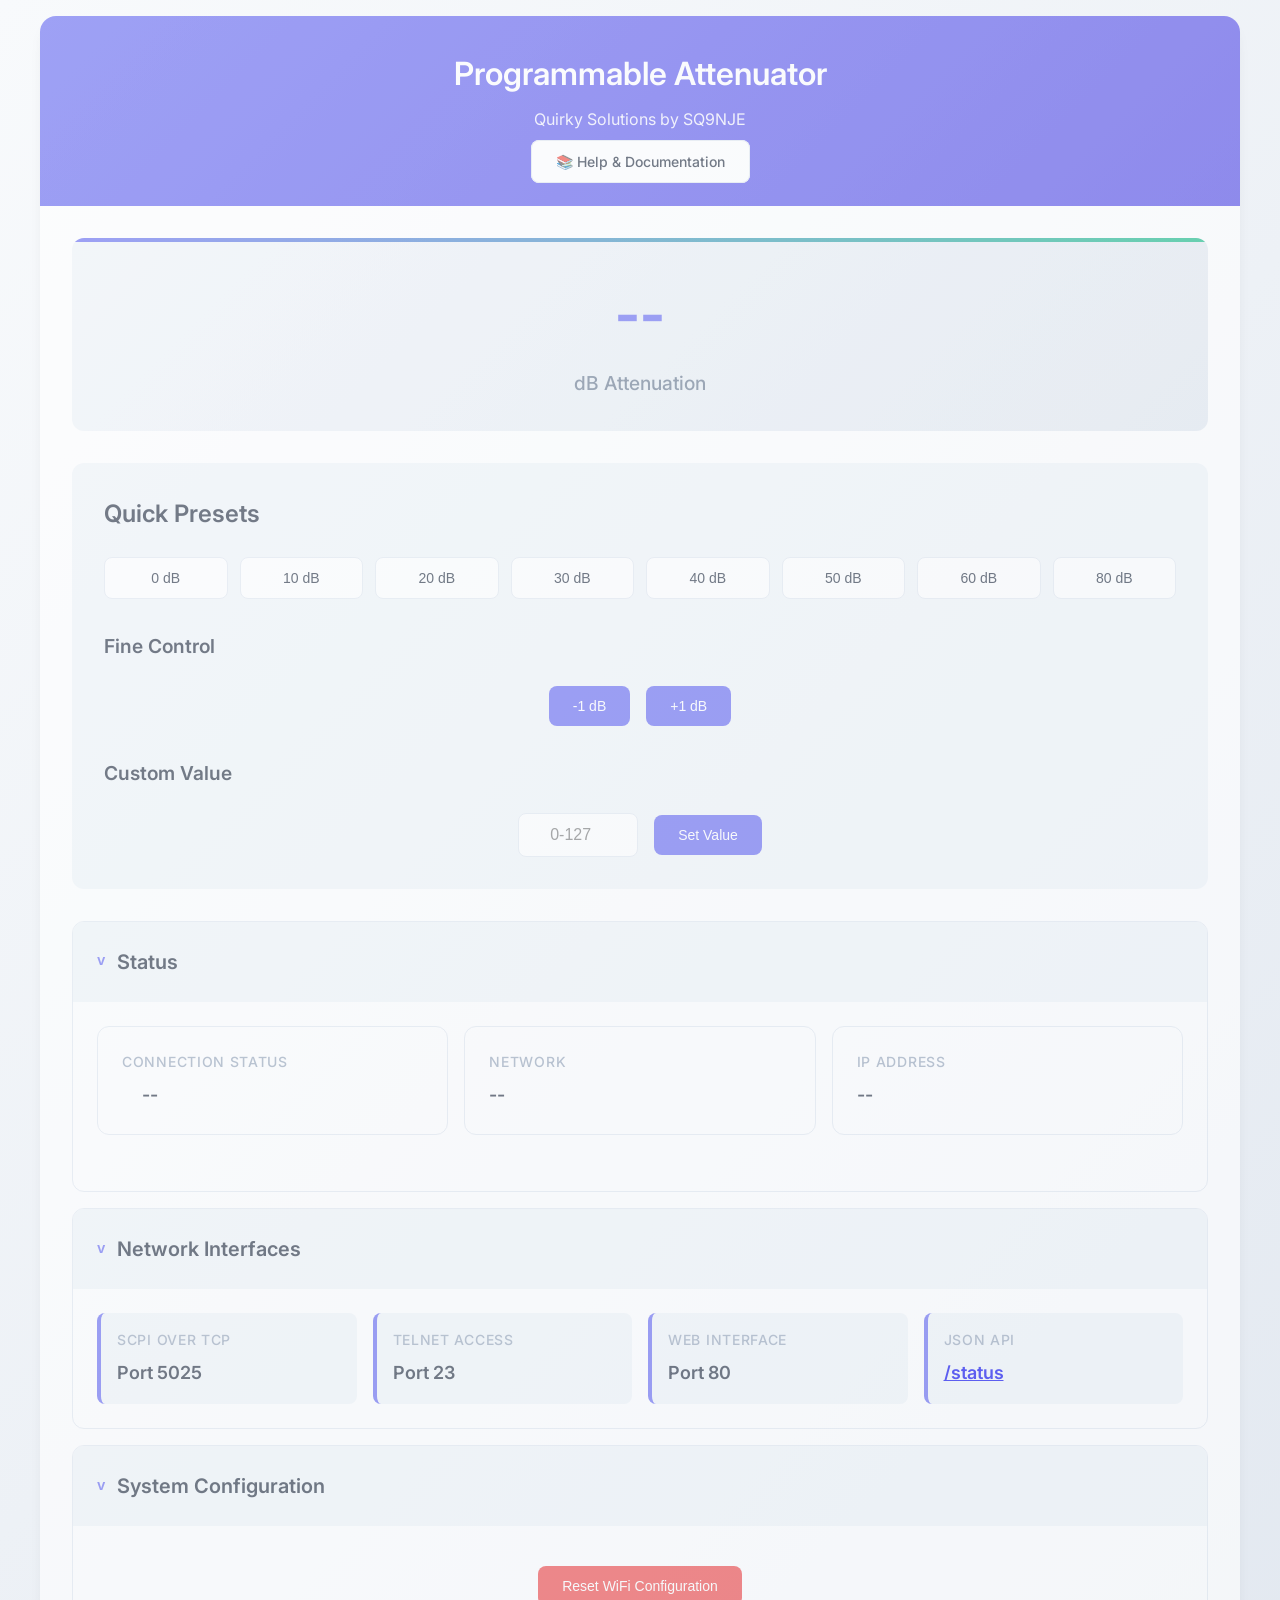
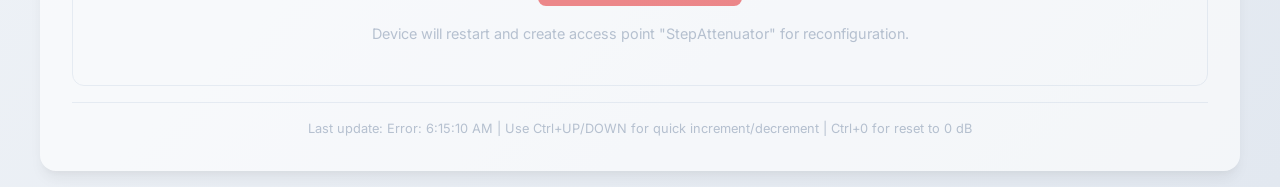
==== firmware/step_attenuator/data/index.html @ d6b574ca "web interface" ====
<!DOCTYPE html>
<html>
<head>
    <title>Digital Attenuator</title>
    <meta charset='UTF-8'>
    <meta name='viewport' content='width=device-width, initial-scale=1'>
    <link rel="preconnect" href="https://fonts.googleapis.com">
    <link rel="preconnect" href="https://fonts.gstatic.com" crossorigin>
    <link href="https://fonts.googleapis.com/css2?family=Inter:wght@300;400;500;600;700&display=swap" rel="stylesheet">
    <link rel="stylesheet" href="style.css">
    <script>
        let isUpdating = false;
        let lastAttenuation = null;
        
        function updateStatus() {
            if (isUpdating) return;
            isUpdating = true;
            
            fetch('/status')
                .then(response => response.json())
                .then(data => {
                    // Update main value with animation
                    const valueElement = document.getElementById('current-att');
                    if (valueElement) {
                        if (lastAttenuation !== data.attenuation) {
                            valueElement.style.transform = 'scale(1.1)';
                            setTimeout(() => {
                                valueElement.style.transform = 'scale(1)';
                            }, 200);
                            lastAttenuation = data.attenuation;
                        }
                        valueElement.textContent = data.attenuation;
                    }
                    
                    // Update status indicators with null checks
                    const wifiStatus = data.wifi_connected;
                    const wifiStatusElement = document.getElementById('wifi-status');
                    
                    if (wifiStatusElement) {
                        // Clear and rebuild the wifi status element content
                        wifiStatusElement.innerHTML = '';
                        
                        // Create and add the indicator span
                        const indicatorSpan = document.createElement('span');
                        indicatorSpan.className = 'status-indicator ' + (wifiStatus ? 'indicator-online' : 'indicator-offline');
                        indicatorSpan.id = 'wifi-indicator';
                        wifiStatusElement.appendChild(indicatorSpan);
                        
                        // Add the status text
                        const statusText = document.createTextNode(wifiStatus ? 'Connected' : 'Disconnected');
                        wifiStatusElement.appendChild(statusText);
                        
                        // Set the overall class
                        wifiStatusElement.className = 'status-value ' + (wifiStatus ? 'status-online' : 'status-offline');
                    }
                    
                    const wifiSsidElement = document.getElementById('wifi-ssid');
                    if (wifiSsidElement) {
                        wifiSsidElement.textContent = data.wifi_ssid || 'Not connected';
                    }
                    
                    const ipAddressElement = document.getElementById('ip-address');
                    if (ipAddressElement) {
                        ipAddressElement.textContent = data.ip_address || 'N/A';
                    }
                    
                    const lastUpdateElement = document.getElementById('last-update');
                    if (lastUpdateElement) {
                        lastUpdateElement.textContent = new Date().toLocaleTimeString();
                    }
                    
                    // Remove any error styling
                    document.body.classList.remove('loading');
                })
                .catch(error => {
                    console.error('Error updating status:', error);
                    const lastUpdateElement = document.getElementById('last-update');
                    if (lastUpdateElement) {
                        lastUpdateElement.textContent = 'Error: ' + new Date().toLocaleTimeString();
                    }
                    document.body.classList.add('loading');
                })
                .finally(() => {
                    isUpdating = false;
                });
        }
        
        function setAttenuation(value) {
            // Visual feedback
            document.body.classList.add('loading');
            
            fetch('/control', {
                method: 'POST',
                headers: {
                    'Content-Type': 'application/x-www-form-urlencoded',
                },
                body: 'attenuation=' + value
            })
            .then(() => {
                // Quick update after setting
                setTimeout(updateStatus, 100);
            })
            .catch(error => {
                console.error('Error setting attenuation:', error);
                document.body.classList.remove('loading');
            });
        }
        
        function adjustAttenuation(action) {
            document.body.classList.add('loading');
            
            fetch('/control', {
                method: 'POST',
                headers: {
                    'Content-Type': 'application/x-www-form-urlencoded',
                },
                body: 'action=' + action
            })
            .then(() => {
                setTimeout(updateStatus, 100);
            })
            .catch(error => {
                console.error('Error adjusting attenuation:', error);
                document.body.classList.remove('loading');
            });
        }
        
        function handleCustomSet(event) {
            event.preventDefault();
            const input = event.target.querySelector('input[name="attenuation"]');
            const value = parseInt(input.value);
            
            if (value >= 0 && value <= 127) {
                setAttenuation(value);
            } else {
                alert('Please enter a value between 0 and 127 dB');
            }
        }
        
        function toggleCollapsible(event, id) {
            const element = document.getElementById(id);
            if (!element) return;
            
            const header = event.target.closest('.collapsible-header');
            if (!header) return;
            
            const icon = header.querySelector('.collapse-icon');
            if (!icon) return;
            
            if (element.classList.contains('collapsed')) {
                element.classList.remove('collapsed');
                icon.textContent = 'v';
            } else {
                element.classList.add('collapsed');
                icon.textContent = '>';
            }
        }
        
        // Wait for DOM to be fully loaded before starting
        document.addEventListener('DOMContentLoaded', function() {
            // Initial load
            updateStatus();
            
            // Auto-refresh status every 2 seconds for more responsive updates
            setInterval(updateStatus, 2000);
        });
        
        // Fallback for older browsers
        window.onload = function() {
            updateStatus();
        };
        
        // Handle keyboard shortcuts
        document.addEventListener('keydown', function(event) {
            if (event.ctrlKey || event.metaKey) {
                switch(event.key) {
                    case '0':
                        event.preventDefault();
                        setAttenuation(0);
                        break;
                    case 'ArrowUp':
                        event.preventDefault();
                        adjustAttenuation('increment');
                        break;
                    case 'ArrowDown':
                        event.preventDefault();
                        adjustAttenuation('decrement');
                        break;
                }
            }
        });
    </script>
</head>
<body>
    <div class='container'>
        <div class='header'>
            <h1>Programmable Attenuator</h1>
            <p>Quirky Solutions by SQ9NJE</p>
            <div style='text-align: center; margin-top: 1rem;'>
                <a href='/help.html' class='btn btn-secondary' style='text-decoration: none;'>📚 Help & Documentation</a>
            </div>
        </div>
        
        <div class='main-content'>
            <!-- Current Value Display -->
            <div class='current-value'>
                <div class='value-display' id='current-att'>--</div>
                <div class='value-unit'>dB Attenuation</div>
            </div>
            
            <!-- Manual Control - Moved directly below current value -->
            <div class='control-section'>
                <h2 class='section-title'>Quick Presets</h2>
                <div class='preset-grid'>
                    <button class='btn btn-secondary' onclick='setAttenuation(0)'>0 dB</button>
                    <button class='btn btn-secondary' onclick='setAttenuation(10)'>10 dB</button>
                    <button class='btn btn-secondary' onclick='setAttenuation(20)'>20 dB</button>
                    <button class='btn btn-secondary' onclick='setAttenuation(30)'>30 dB</button>
                    <button class='btn btn-secondary' onclick='setAttenuation(40)'>40 dB</button>
                    <button class='btn btn-secondary' onclick='setAttenuation(50)'>50 dB</button>
                    <button class='btn btn-secondary' onclick='setAttenuation(60)'>60 dB</button>
                    <button class='btn btn-secondary' onclick='setAttenuation(80)'>80 dB</button>
                </div>
                
                <h3 class='section-title' style='font-size: 1.2rem; margin-top: 2rem;'>Fine Control</h3>
                <div class='control-group'>
                    <button class='btn btn-primary' onclick='adjustAttenuation("decrement")'>-1 dB</button>
                    <button class='btn btn-primary' onclick='adjustAttenuation("increment")'>+1 dB</button>
                </div>
                
                <h3 class='section-title' style='font-size: 1.2rem;'>Custom Value</h3>
                <form onsubmit='handleCustomSet(event)' class='input-group'>
                    <input type='number' name='attenuation' min='0' max='127' step='1' 
                           class='input-field' placeholder='0-127'>
                    <button type='submit' class='btn btn-primary'>Set Value</button>
                </form>
            </div>
            
            <!-- Status Section - Made Collapsible -->
            <div class='collapsible-section'>
                <h3 class='collapsible-header' onclick='toggleCollapsible(event, "status-content")'>
                    <span class='collapse-icon'>v</span>Status
                </h3>
                <div class='collapsible-content' id='status-content'>
                    <div class='status-grid'>
                        <div class='status-card'>
                            <div class='status-label'>Connection Status</div>
                            <div class='status-value' id='wifi-status'>
                                <span class='status-indicator' id='wifi-indicator'></span>
                                --
                            </div>
                        </div>
                        <div class='status-card'>
                            <div class='status-label'>Network</div>
                            <div class='status-value' id='wifi-ssid'>--</div>
                        </div>
                        <div class='status-card'>
                            <div class='status-label'>IP Address</div>
                            <div class='status-value' id='ip-address'>--</div>
                        </div>
                    </div>
                </div>
            </div>
            
            <!-- Network Interfaces - Made Collapsible -->
            <div class='collapsible-section'>
                <h3 class='collapsible-header' onclick='toggleCollapsible(event, "network-content")'>
                    <span class='collapse-icon'>v</span>Network Interfaces
                </h3>
                <div class='collapsible-content' id='network-content'>
                    <div class='info-grid'>
                        <div class='info-item'>
                            <div class='status-label'>SCPI over TCP</div>
                            <div class='status-value'>Port 5025</div>
                        </div>
                        <div class='info-item'>
                            <div class='status-label'>Telnet Access</div>
                            <div class='status-value'>Port 23</div>
                        </div>
                        <div class='info-item'>
                            <div class='status-label'>Web Interface</div>
                            <div class='status-value'>Port 80</div>
                        </div>
                        <div class='info-item'>
                            <div class='status-label'>JSON API</div>
                            <div class='status-value'><a href='/status' target='_blank'>/status</a></div>
                        </div>
                    </div>
                </div>
            </div>
            
            <!-- System Configuration - Made Collapsible -->
            <div class='collapsible-section'>
                <h3 class='collapsible-header' onclick='toggleCollapsible(event, "system-content")'>
                    <span class='collapse-icon'>v</span>System Configuration
                </h3>
                <div class='collapsible-content' id='system-content'>
                    <div style='text-align: center; padding: 1rem;'>
                        <form action='/reset' method='post' style='display: inline;'>
                            <button type='submit' class='btn btn-danger' 
                                    onclick='return confirm("Reset WiFi settings and restart device?")'>
                                Reset WiFi Configuration
                            </button>
                        </form>
                        <p style='font-size: 0.9em; color: var(--text-muted); margin-top: 1rem;'>
                            Device will restart and create access point "StepAttenuator" for reconfiguration.
                        </p>
                    </div>
                </div>
            </div>
            
            <div class='last-update'>
                Last update: <span id='last-update'>--</span> | 
                Use Ctrl+UP/DOWN for quick increment/decrement | 
                Ctrl+0 for reset to 0 dB
            </div>
        </div>
    </div>
</body>
</html>
---- firmware/step_attenuator/data/style.css ----
:root {
    --primary: #6366f1;
    --primary-dark: #4f46e5;
    --secondary: #f1f5f9;
    --accent: #10b981;
    --warning: #f59e0b;
    --danger: #ef4444;
    --background: #f8fafc;
    --surface: #ffffff;
    --text-primary: #1e293b;
    --text-secondary: #64748b;
    --text-muted: #94a3b8;
    --border: #e2e8f0;
    --shadow: 0 4px 6px -1px rgba(0, 0, 0, 0.1), 0 2px 4px -1px rgba(0, 0, 0, 0.06);
    --shadow-lg: 0 10px 15px -3px rgba(0, 0, 0, 0.1), 0 4px 6px -2px rgba(0, 0, 0, 0.05);
}

* {
    margin: 0;
    padding: 0;
    box-sizing: border-box;
}

body {
    font-family: 'Inter', -apple-system, BlinkMacSystemFont, 'Segoe UI', sans-serif;
    background: linear-gradient(135deg, var(--background) 0%, #e2e8f0 100%);
    color: var(--text-primary);
    line-height: 1.6;
    min-height: 100vh;
    padding: 1rem;
}

.container {
    max-width: 1200px;
    margin: 0 auto;
    background: var(--surface);
    border-radius: 16px;
    box-shadow: var(--shadow-lg);
    overflow: hidden;
    animation: slideUp 0.6s ease-out;
}

@keyframes slideUp {
    from {
        opacity: 0;
        transform: translateY(20px);
    }
    to {
        opacity: 1;
        transform: translateY(0);
    }
}

.header {
    background: linear-gradient(135deg, var(--primary) 0%, var(--primary-dark) 100%);
    color: white;
    padding: 2rem;
    text-align: center;
}

.header h1 {
    font-size: 2rem;
    font-weight: 600;
    margin-bottom: 0.5rem;
}

.header p {
    opacity: 0.9;
    font-size: 1rem;
}

.main-content {
    padding: 2rem;
}

.current-value {
    text-align: center;
    margin-bottom: 2rem;
    padding: 2rem;
    background: linear-gradient(135deg, var(--secondary) 0%, #e2e8f0 100%);
    border-radius: 12px;
    position: relative;
    overflow: hidden;
}

.current-value::before {
    content: '';
    position: absolute;
    top: 0;
    left: 0;
    right: 0;
    height: 4px;
    background: linear-gradient(90deg, var(--primary), var(--accent), var(--primary));
    background-size: 200% 100%;
    animation: gradient 3s ease infinite;
}

@keyframes gradient {
    0%, 100% { background-position: 0% 50%; }
    50% { background-position: 100% 50%; }
}

.value-display {
    font-size: 3.5rem;
    font-weight: 700;
    color: var(--primary);
    margin-bottom: 0.5rem;
    transition: all 0.3s ease;
}

.value-unit {
    font-size: 1.2rem;
    color: var(--text-secondary);
    font-weight: 500;
}

.status-grid {
    display: grid;
    grid-template-columns: repeat(auto-fit, minmax(200px, 1fr));
    gap: 1rem;
    margin-bottom: 2rem;
}

.status-card {
    background: var(--surface);
    border: 1px solid var(--border);
    border-radius: 12px;
    padding: 1.5rem;
    transition: all 0.3s ease;
    position: relative;
    overflow: hidden;
}

.status-card::before {
    content: '';
    position: absolute;
    top: 0;
    left: 0;
    right: 0;
    height: 3px;
    background: var(--primary);
    opacity: 0;
    transition: opacity 0.3s ease;
}

.status-card:hover {
    transform: translateY(-2px);
    box-shadow: var(--shadow-lg);
}

.status-card:hover::before {
    opacity: 1;
}

.status-label {
    font-size: 0.875rem;
    color: var(--text-muted);
    font-weight: 500;
    text-transform: uppercase;
    letter-spacing: 0.05em;
    margin-bottom: 0.5rem;
}

.status-value {
    font-size: 1.125rem;
    font-weight: 600;
    color: var(--text-primary);
    transition: color 0.3s ease;
}

.status-online {
    color: var(--accent);
}

.status-offline {
    color: var(--danger);
}

.control-section {
    background: var(--secondary);
    border-radius: 12px;
    padding: 2rem;
    margin-bottom: 2rem;
}

.section-title {
    font-size: 1.5rem;
    font-weight: 600;
    color: var(--text-primary);
    margin-bottom: 1.5rem;
    display: flex;
    align-items: center;
    gap: 0.5rem;
}

.preset-grid {
    display: grid;
    grid-template-columns: repeat(auto-fit, minmax(80px, 1fr));
    gap: 0.75rem;
    margin-bottom: 2rem;
}

.btn {
    padding: 0.75rem 1.5rem;
    border: none;
    border-radius: 8px;
    font-weight: 500;
    font-size: 0.875rem;
    cursor: pointer;
    transition: all 0.2s ease;
    position: relative;
    overflow: hidden;
}

.btn::before {
    content: '';
    position: absolute;
    top: 50%;
    left: 50%;
    width: 0;
    height: 0;
    background: rgba(255, 255, 255, 0.3);
    border-radius: 50%;
    transform: translate(-50%, -50%);
    transition: width 0.3s ease, height 0.3s ease;
}

.btn:active::before {
    width: 300px;
    height: 300px;
}

.btn-primary {
    background: var(--primary);
    color: white;
}

.btn-primary:hover {
    background: var(--primary-dark);
    transform: translateY(-1px);
}

.btn-secondary {
    background: var(--surface);
    color: var(--text-primary);
    border: 1px solid var(--border);
}

.btn-secondary:hover {
    background: var(--border);
    transform: translateY(-1px);
}

.btn-danger {
    background: var(--danger);
    color: white;
}

.btn-danger:hover {
    background: #dc2626;
}

.control-group {
    display: flex;
    gap: 1rem;
    align-items: center;
    justify-content: center;
    margin-bottom: 2rem;
}

.input-group {
    display: flex;
    align-items: center;
    gap: 1rem;
    justify-content: center;
    flex-wrap: wrap;
}

.input-field {
    padding: 0.75rem 1rem;
    border: 1px solid var(--border);
    border-radius: 8px;
    font-size: 1rem;
    width: 120px;
    text-align: center;
    transition: all 0.2s ease;
}

.input-field:focus {
    outline: none;
    border-color: var(--primary);
    box-shadow: 0 0 0 3px rgba(99, 102, 241, 0.1);
}

.status-indicator {
    display: inline-block;
    width: 8px;
    height: 8px;
    border-radius: 50%;
    margin-right: 0.5rem;
    animation: pulse 2s infinite;
}

.indicator-online {
    background: var(--accent);
}

.indicator-offline {
    background: var(--danger);
}

@keyframes pulse {
    0%, 100% { opacity: 1; }
    50% { opacity: 0.5; }
}

.last-update {
    text-align: center;
    font-size: 0.8rem;
    color: var(--text-muted);
    margin-top: 1rem;
    padding-top: 1rem;
    border-top: 1px solid var(--border);
}

.network-info {
    background: var(--surface);
    border: 1px solid var(--border);
    border-radius: 12px;
    padding: 1.5rem;
    margin-bottom: 1rem;
}

.info-grid {
    display: grid;
    grid-template-columns: repeat(auto-fit, minmax(200px, 1fr));
    gap: 1rem;
}

.info-item {
    padding: 1rem;
    background: var(--secondary);
    border-radius: 8px;
    border-left: 4px solid var(--primary);
}

.loading {
    opacity: 0.6;
    pointer-events: none;
}

.collapsible-section {
    background: var(--surface);
    border: 1px solid var(--border);
    border-radius: 12px;
    margin-bottom: 1rem;
    overflow: hidden;
    transition: all 0.3s ease;
}

.collapsible-header {
    font-size: 1.25rem;
    font-weight: 600;
    color: var(--text-primary);
    margin: 0;
    padding: 1.5rem;
    cursor: pointer;
    background: var(--secondary);
    border: none;
    display: flex;
    align-items: center;
    gap: 0.75rem;
    transition: all 0.2s ease;
    user-select: none;
}

.collapsible-header:hover {
    background: var(--border);
}

.collapse-icon {
    font-size: 0.875rem;
    color: var(--primary);
    transition: transform 0.2s ease;
    font-family: monospace;
}

.collapsible-content {
    padding: 1.5rem;
    transition: all 0.3s ease;
    overflow: hidden;
}

.collapsible-content.collapsed {
    max-height: 0;
    padding-top: 0;
    padding-bottom: 0;
    opacity: 0;
}

@media (max-width: 768px) {
    .container {
        margin: 0.5rem;
        border-radius: 12px;
    }
    
    .header {
        padding: 1.5rem;
    }
    
    .header h1 {
        font-size: 1.5rem;
    }
    
    .main-content {
        padding: 1.5rem;
    }
    
    .value-display {
        font-size: 2.5rem;
    }
    
    .preset-grid {
        grid-template-columns: repeat(4, 1fr);
    }
    
    .control-group {
        flex-direction: column;
    }
}
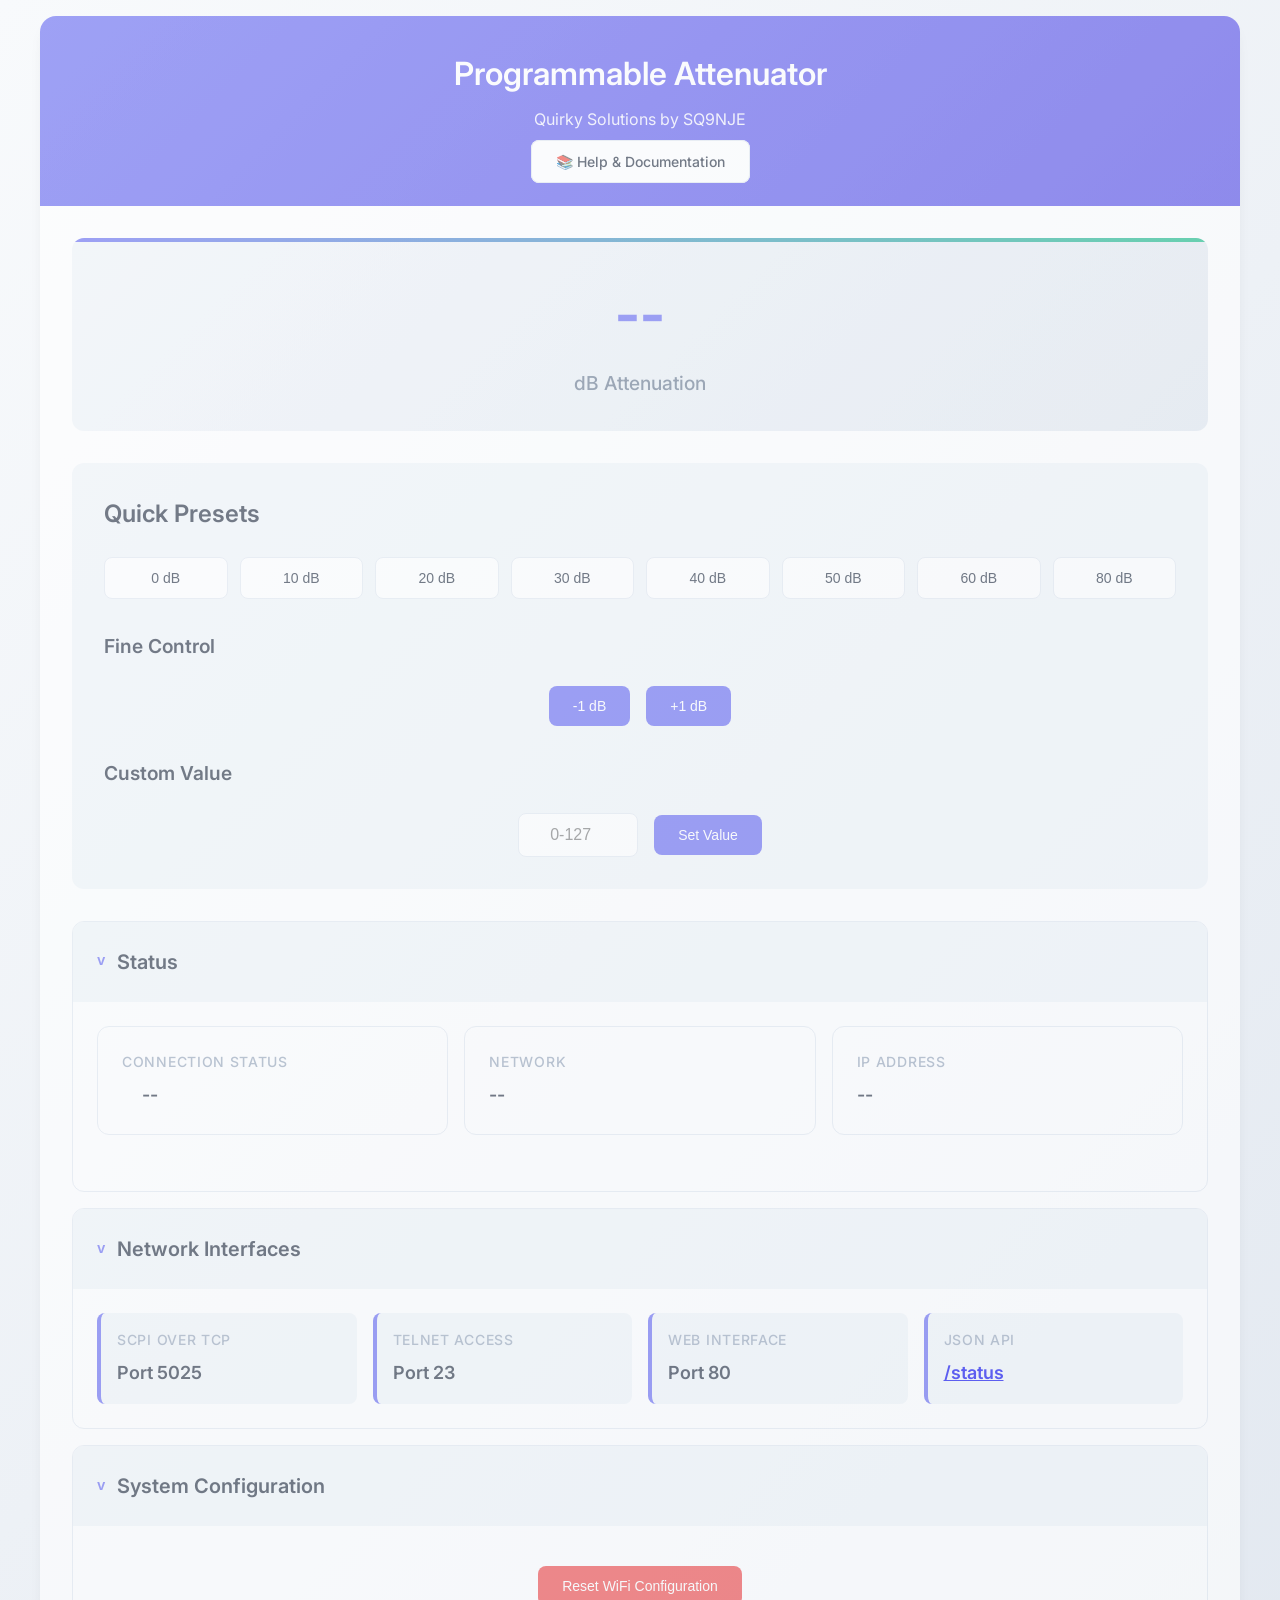
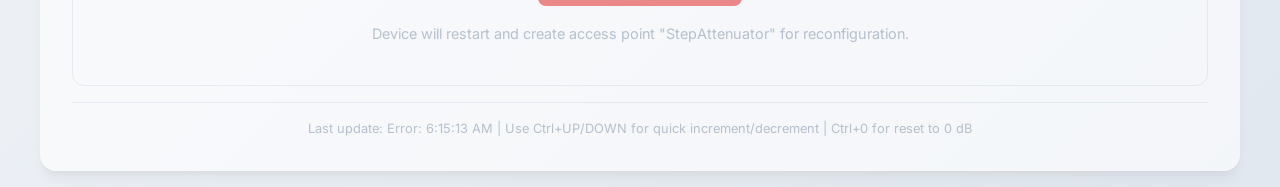
==== commit bd0df143: "fw-0.1.0" ====
--- a/firmware/step_attenuator/data/index.html
+++ b/firmware/step_attenuator/data/index.html
@@ -1,320 +1,320 @@
-<!DOCTYPE html>
-<html>
-<head>
-    <title>Digital Attenuator</title>
-    <meta charset='UTF-8'>
-    <meta name='viewport' content='width=device-width, initial-scale=1'>
-    <link rel="preconnect" href="https://fonts.googleapis.com">
-    <link rel="preconnect" href="https://fonts.gstatic.com" crossorigin>
-    <link href="https://fonts.googleapis.com/css2?family=Inter:wght@300;400;500;600;700&display=swap" rel="stylesheet">
-    <link rel="stylesheet" href="style.css">
-    <script>
-        let isUpdating = false;
-        let lastAttenuation = null;
-        
-        function updateStatus() {
-            if (isUpdating) return;
-            isUpdating = true;
-            
-            fetch('/status')
-                .then(response => response.json())
-                .then(data => {
-                    // Update main value with animation
-                    const valueElement = document.getElementById('current-att');
-                    if (valueElement) {
-                        if (lastAttenuation !== data.attenuation) {
-                            valueElement.style.transform = 'scale(1.1)';
-                            setTimeout(() => {
-                                valueElement.style.transform = 'scale(1)';
-                            }, 200);
-                            lastAttenuation = data.attenuation;
-                        }
-                        valueElement.textContent = data.attenuation;
-                    }
-                    
-                    // Update status indicators with null checks
-                    const wifiStatus = data.wifi_connected;
-                    const wifiStatusElement = document.getElementById('wifi-status');
-                    
-                    if (wifiStatusElement) {
-                        // Clear and rebuild the wifi status element content
-                        wifiStatusElement.innerHTML = '';
-                        
-                        // Create and add the indicator span
-                        const indicatorSpan = document.createElement('span');
-                        indicatorSpan.className = 'status-indicator ' + (wifiStatus ? 'indicator-online' : 'indicator-offline');
-                        indicatorSpan.id = 'wifi-indicator';
-                        wifiStatusElement.appendChild(indicatorSpan);
-                        
-                        // Add the status text
-                        const statusText = document.createTextNode(wifiStatus ? 'Connected' : 'Disconnected');
-                        wifiStatusElement.appendChild(statusText);
-                        
-                        // Set the overall class
-                        wifiStatusElement.className = 'status-value ' + (wifiStatus ? 'status-online' : 'status-offline');
-                    }
-                    
-                    const wifiSsidElement = document.getElementById('wifi-ssid');
-                    if (wifiSsidElement) {
-                        wifiSsidElement.textContent = data.wifi_ssid || 'Not connected';
-                    }
-                    
-                    const ipAddressElement = document.getElementById('ip-address');
-                    if (ipAddressElement) {
-                        ipAddressElement.textContent = data.ip_address || 'N/A';
-                    }
-                    
-                    const lastUpdateElement = document.getElementById('last-update');
-                    if (lastUpdateElement) {
-                        lastUpdateElement.textContent = new Date().toLocaleTimeString();
-                    }
-                    
-                    // Remove any error styling
-                    document.body.classList.remove('loading');
-                })
-                .catch(error => {
-                    console.error('Error updating status:', error);
-                    const lastUpdateElement = document.getElementById('last-update');
-                    if (lastUpdateElement) {
-                        lastUpdateElement.textContent = 'Error: ' + new Date().toLocaleTimeString();
-                    }
-                    document.body.classList.add('loading');
-                })
-                .finally(() => {
-                    isUpdating = false;
-                });
-        }
-        
-        function setAttenuation(value) {
-            // Visual feedback
-            document.body.classList.add('loading');
-            
-            fetch('/control', {
-                method: 'POST',
-                headers: {
-                    'Content-Type': 'application/x-www-form-urlencoded',
-                },
-                body: 'attenuation=' + value
-            })
-            .then(() => {
-                // Quick update after setting
-                setTimeout(updateStatus, 100);
-            })
-            .catch(error => {
-                console.error('Error setting attenuation:', error);
-                document.body.classList.remove('loading');
-            });
-        }
-        
-        function adjustAttenuation(action) {
-            document.body.classList.add('loading');
-            
-            fetch('/control', {
-                method: 'POST',
-                headers: {
-                    'Content-Type': 'application/x-www-form-urlencoded',
-                },
-                body: 'action=' + action
-            })
-            .then(() => {
-                setTimeout(updateStatus, 100);
-            })
-            .catch(error => {
-                console.error('Error adjusting attenuation:', error);
-                document.body.classList.remove('loading');
-            });
-        }
-        
-        function handleCustomSet(event) {
-            event.preventDefault();
-            const input = event.target.querySelector('input[name="attenuation"]');
-            const value = parseInt(input.value);
-            
-            if (value >= 0 && value <= 127) {
-                setAttenuation(value);
-            } else {
-                alert('Please enter a value between 0 and 127 dB');
-            }
-        }
-        
-        function toggleCollapsible(event, id) {
-            const element = document.getElementById(id);
-            if (!element) return;
-            
-            const header = event.target.closest('.collapsible-header');
-            if (!header) return;
-            
-            const icon = header.querySelector('.collapse-icon');
-            if (!icon) return;
-            
-            if (element.classList.contains('collapsed')) {
-                element.classList.remove('collapsed');
-                icon.textContent = 'v';
-            } else {
-                element.classList.add('collapsed');
-                icon.textContent = '>';
-            }
-        }
-        
-        // Wait for DOM to be fully loaded before starting
-        document.addEventListener('DOMContentLoaded', function() {
-            // Initial load
-            updateStatus();
-            
-            // Auto-refresh status every 2 seconds for more responsive updates
-            setInterval(updateStatus, 2000);
-        });
-        
-        // Fallback for older browsers
-        window.onload = function() {
-            updateStatus();
-        };
-        
-        // Handle keyboard shortcuts
-        document.addEventListener('keydown', function(event) {
-            if (event.ctrlKey || event.metaKey) {
-                switch(event.key) {
-                    case '0':
-                        event.preventDefault();
-                        setAttenuation(0);
-                        break;
-                    case 'ArrowUp':
-                        event.preventDefault();
-                        adjustAttenuation('increment');
-                        break;
-                    case 'ArrowDown':
-                        event.preventDefault();
-                        adjustAttenuation('decrement');
-                        break;
-                }
-            }
-        });
-    </script>
-</head>
-<body>
-    <div class='container'>
-        <div class='header'>
-            <h1>Programmable Attenuator</h1>
-            <p>Quirky Solutions by SQ9NJE</p>
-            <div style='text-align: center; margin-top: 1rem;'>
-                <a href='/help.html' class='btn btn-secondary' style='text-decoration: none;'>📚 Help & Documentation</a>
-            </div>
-        </div>
-        
-        <div class='main-content'>
-            <!-- Current Value Display -->
-            <div class='current-value'>
-                <div class='value-display' id='current-att'>--</div>
-                <div class='value-unit'>dB Attenuation</div>
-            </div>
-            
-            <!-- Manual Control - Moved directly below current value -->
-            <div class='control-section'>
-                <h2 class='section-title'>Quick Presets</h2>
-                <div class='preset-grid'>
-                    <button class='btn btn-secondary' onclick='setAttenuation(0)'>0 dB</button>
-                    <button class='btn btn-secondary' onclick='setAttenuation(10)'>10 dB</button>
-                    <button class='btn btn-secondary' onclick='setAttenuation(20)'>20 dB</button>
-                    <button class='btn btn-secondary' onclick='setAttenuation(30)'>30 dB</button>
-                    <button class='btn btn-secondary' onclick='setAttenuation(40)'>40 dB</button>
-                    <button class='btn btn-secondary' onclick='setAttenuation(50)'>50 dB</button>
-                    <button class='btn btn-secondary' onclick='setAttenuation(60)'>60 dB</button>
-                    <button class='btn btn-secondary' onclick='setAttenuation(80)'>80 dB</button>
-                </div>
-                
-                <h3 class='section-title' style='font-size: 1.2rem; margin-top: 2rem;'>Fine Control</h3>
-                <div class='control-group'>
-                    <button class='btn btn-primary' onclick='adjustAttenuation("decrement")'>-1 dB</button>
-                    <button class='btn btn-primary' onclick='adjustAttenuation("increment")'>+1 dB</button>
-                </div>
-                
-                <h3 class='section-title' style='font-size: 1.2rem;'>Custom Value</h3>
-                <form onsubmit='handleCustomSet(event)' class='input-group'>
-                    <input type='number' name='attenuation' min='0' max='127' step='1' 
-                           class='input-field' placeholder='0-127'>
-                    <button type='submit' class='btn btn-primary'>Set Value</button>
-                </form>
-            </div>
-            
-            <!-- Status Section - Made Collapsible -->
-            <div class='collapsible-section'>
-                <h3 class='collapsible-header' onclick='toggleCollapsible(event, "status-content")'>
-                    <span class='collapse-icon'>v</span>Status
-                </h3>
-                <div class='collapsible-content' id='status-content'>
-                    <div class='status-grid'>
-                        <div class='status-card'>
-                            <div class='status-label'>Connection Status</div>
-                            <div class='status-value' id='wifi-status'>
-                                <span class='status-indicator' id='wifi-indicator'></span>
-                                --
-                            </div>
-                        </div>
-                        <div class='status-card'>
-                            <div class='status-label'>Network</div>
-                            <div class='status-value' id='wifi-ssid'>--</div>
-                        </div>
-                        <div class='status-card'>
-                            <div class='status-label'>IP Address</div>
-                            <div class='status-value' id='ip-address'>--</div>
-                        </div>
-                    </div>
-                </div>
-            </div>
-            
-            <!-- Network Interfaces - Made Collapsible -->
-            <div class='collapsible-section'>
-                <h3 class='collapsible-header' onclick='toggleCollapsible(event, "network-content")'>
-                    <span class='collapse-icon'>v</span>Network Interfaces
-                </h3>
-                <div class='collapsible-content' id='network-content'>
-                    <div class='info-grid'>
-                        <div class='info-item'>
-                            <div class='status-label'>SCPI over TCP</div>
-                            <div class='status-value'>Port 5025</div>
-                        </div>
-                        <div class='info-item'>
-                            <div class='status-label'>Telnet Access</div>
-                            <div class='status-value'>Port 23</div>
-                        </div>
-                        <div class='info-item'>
-                            <div class='status-label'>Web Interface</div>
-                            <div class='status-value'>Port 80</div>
-                        </div>
-                        <div class='info-item'>
-                            <div class='status-label'>JSON API</div>
-                            <div class='status-value'><a href='/status' target='_blank'>/status</a></div>
-                        </div>
-                    </div>
-                </div>
-            </div>
-            
-            <!-- System Configuration - Made Collapsible -->
-            <div class='collapsible-section'>
-                <h3 class='collapsible-header' onclick='toggleCollapsible(event, "system-content")'>
-                    <span class='collapse-icon'>v</span>System Configuration
-                </h3>
-                <div class='collapsible-content' id='system-content'>
-                    <div style='text-align: center; padding: 1rem;'>
-                        <form action='/reset' method='post' style='display: inline;'>
-                            <button type='submit' class='btn btn-danger' 
-                                    onclick='return confirm("Reset WiFi settings and restart device?")'>
-                                Reset WiFi Configuration
-                            </button>
-                        </form>
-                        <p style='font-size: 0.9em; color: var(--text-muted); margin-top: 1rem;'>
-                            Device will restart and create access point "StepAttenuator" for reconfiguration.
-                        </p>
-                    </div>
-                </div>
-            </div>
-            
-            <div class='last-update'>
-                Last update: <span id='last-update'>--</span> | 
-                Use Ctrl+UP/DOWN for quick increment/decrement | 
-                Ctrl+0 for reset to 0 dB
-            </div>
-        </div>
-    </div>
-</body>
-</html>
+<!DOCTYPE html>
+<html>
+<head>
+    <title>Digital Attenuator</title>
+    <meta charset='UTF-8'>
+    <meta name='viewport' content='width=device-width, initial-scale=1'>
+    <link rel="preconnect" href="https://fonts.googleapis.com">
+    <link rel="preconnect" href="https://fonts.gstatic.com" crossorigin>
+    <link href="https://fonts.googleapis.com/css2?family=Inter:wght@300;400;500;600;700&display=swap" rel="stylesheet">
+    <link rel="stylesheet" href="style.css">
+    <script>
+        let isUpdating = false;
+        let lastAttenuation = null;
+        
+        function updateStatus() {
+            if (isUpdating) return;
+            isUpdating = true;
+            
+            fetch('/status')
+                .then(response => response.json())
+                .then(data => {
+                    // Update main value with animation
+                    const valueElement = document.getElementById('current-att');
+                    if (valueElement) {
+                        if (lastAttenuation !== data.attenuation) {
+                            valueElement.style.transform = 'scale(1.1)';
+                            setTimeout(() => {
+                                valueElement.style.transform = 'scale(1)';
+                            }, 200);
+                            lastAttenuation = data.attenuation;
+                        }
+                        valueElement.textContent = data.attenuation;
+                    }
+                    
+                    // Update status indicators with null checks
+                    const wifiStatus = data.wifi_connected;
+                    const wifiStatusElement = document.getElementById('wifi-status');
+                    
+                    if (wifiStatusElement) {
+                        // Clear and rebuild the wifi status element content
+                        wifiStatusElement.innerHTML = '';
+                        
+                        // Create and add the indicator span
+                        const indicatorSpan = document.createElement('span');
+                        indicatorSpan.className = 'status-indicator ' + (wifiStatus ? 'indicator-online' : 'indicator-offline');
+                        indicatorSpan.id = 'wifi-indicator';
+                        wifiStatusElement.appendChild(indicatorSpan);
+                        
+                        // Add the status text
+                        const statusText = document.createTextNode(wifiStatus ? 'Connected' : 'Disconnected');
+                        wifiStatusElement.appendChild(statusText);
+                        
+                        // Set the overall class
+                        wifiStatusElement.className = 'status-value ' + (wifiStatus ? 'status-online' : 'status-offline');
+                    }
+                    
+                    const wifiSsidElement = document.getElementById('wifi-ssid');
+                    if (wifiSsidElement) {
+                        wifiSsidElement.textContent = data.wifi_ssid || 'Not connected';
+                    }
+                    
+                    const ipAddressElement = document.getElementById('ip-address');
+                    if (ipAddressElement) {
+                        ipAddressElement.textContent = data.ip_address || 'N/A';
+                    }
+                    
+                    const lastUpdateElement = document.getElementById('last-update');
+                    if (lastUpdateElement) {
+                        lastUpdateElement.textContent = new Date().toLocaleTimeString();
+                    }
+                    
+                    // Remove any error styling
+                    document.body.classList.remove('loading');
+                })
+                .catch(error => {
+                    console.error('Error updating status:', error);
+                    const lastUpdateElement = document.getElementById('last-update');
+                    if (lastUpdateElement) {
+                        lastUpdateElement.textContent = 'Error: ' + new Date().toLocaleTimeString();
+                    }
+                    document.body.classList.add('loading');
+                })
+                .finally(() => {
+                    isUpdating = false;
+                });
+        }
+        
+        function setAttenuation(value) {
+            // Visual feedback
+            document.body.classList.add('loading');
+            
+            fetch('/control', {
+                method: 'POST',
+                headers: {
+                    'Content-Type': 'application/x-www-form-urlencoded',
+                },
+                body: 'attenuation=' + value
+            })
+            .then(() => {
+                // Quick update after setting
+                setTimeout(updateStatus, 100);
+            })
+            .catch(error => {
+                console.error('Error setting attenuation:', error);
+                document.body.classList.remove('loading');
+            });
+        }
+        
+        function adjustAttenuation(action) {
+            document.body.classList.add('loading');
+            
+            fetch('/control', {
+                method: 'POST',
+                headers: {
+                    'Content-Type': 'application/x-www-form-urlencoded',
+                },
+                body: 'action=' + action
+            })
+            .then(() => {
+                setTimeout(updateStatus, 100);
+            })
+            .catch(error => {
+                console.error('Error adjusting attenuation:', error);
+                document.body.classList.remove('loading');
+            });
+        }
+        
+        function handleCustomSet(event) {
+            event.preventDefault();
+            const input = event.target.querySelector('input[name="attenuation"]');
+            const value = parseInt(input.value);
+            
+            if (value >= 0 && value <= 127) {
+                setAttenuation(value);
+            } else {
+                alert('Please enter a value between 0 and 127 dB');
+            }
+        }
+        
+        function toggleCollapsible(event, id) {
+            const element = document.getElementById(id);
+            if (!element) return;
+            
+            const header = event.target.closest('.collapsible-header');
+            if (!header) return;
+            
+            const icon = header.querySelector('.collapse-icon');
+            if (!icon) return;
+            
+            if (element.classList.contains('collapsed')) {
+                element.classList.remove('collapsed');
+                icon.textContent = 'v';
+            } else {
+                element.classList.add('collapsed');
+                icon.textContent = '>';
+            }
+        }
+        
+        // Wait for DOM to be fully loaded before starting
+        document.addEventListener('DOMContentLoaded', function() {
+            // Initial load
+            updateStatus();
+            
+            // Auto-refresh status every 2 seconds for more responsive updates
+            setInterval(updateStatus, 2000);
+        });
+        
+        // Fallback for older browsers
+        window.onload = function() {
+            updateStatus();
+        };
+        
+        // Handle keyboard shortcuts
+        document.addEventListener('keydown', function(event) {
+            if (event.ctrlKey || event.metaKey) {
+                switch(event.key) {
+                    case '0':
+                        event.preventDefault();
+                        setAttenuation(0);
+                        break;
+                    case 'ArrowUp':
+                        event.preventDefault();
+                        adjustAttenuation('increment');
+                        break;
+                    case 'ArrowDown':
+                        event.preventDefault();
+                        adjustAttenuation('decrement');
+                        break;
+                }
+            }
+        });
+    </script>
+</head>
+<body>
+    <div class='container'>
+        <div class='header'>
+            <h1>Programmable Attenuator</h1>
+            <p>Quirky Solutions by SQ9NJE</p>
+            <div style='text-align: center; margin-top: 1rem;'>
+                <a href='/help.html' class='btn btn-secondary' style='text-decoration: none;'>📚 Help & Documentation</a>
+            </div>
+        </div>
+        
+        <div class='main-content'>
+            <!-- Current Value Display -->
+            <div class='current-value'>
+                <div class='value-display' id='current-att'>--</div>
+                <div class='value-unit'>dB Attenuation</div>
+            </div>
+            
+            <!-- Manual Control - Moved directly below current value -->
+            <div class='control-section'>
+                <h2 class='section-title'>Quick Presets</h2>
+                <div class='preset-grid'>
+                    <button class='btn btn-secondary' onclick='setAttenuation(0)'>0 dB</button>
+                    <button class='btn btn-secondary' onclick='setAttenuation(10)'>10 dB</button>
+                    <button class='btn btn-secondary' onclick='setAttenuation(20)'>20 dB</button>
+                    <button class='btn btn-secondary' onclick='setAttenuation(30)'>30 dB</button>
+                    <button class='btn btn-secondary' onclick='setAttenuation(40)'>40 dB</button>
+                    <button class='btn btn-secondary' onclick='setAttenuation(50)'>50 dB</button>
+                    <button class='btn btn-secondary' onclick='setAttenuation(60)'>60 dB</button>
+                    <button class='btn btn-secondary' onclick='setAttenuation(80)'>80 dB</button>
+                </div>
+                
+                <h3 class='section-title' style='font-size: 1.2rem; margin-top: 2rem;'>Fine Control</h3>
+                <div class='control-group'>
+                    <button class='btn btn-primary' onclick='adjustAttenuation("decrement")'>-1 dB</button>
+                    <button class='btn btn-primary' onclick='adjustAttenuation("increment")'>+1 dB</button>
+                </div>
+                
+                <h3 class='section-title' style='font-size: 1.2rem;'>Custom Value</h3>
+                <form onsubmit='handleCustomSet(event)' class='input-group'>
+                    <input type='number' name='attenuation' min='0' max='127' step='1' 
+                           class='input-field' placeholder='0-127'>
+                    <button type='submit' class='btn btn-primary'>Set Value</button>
+                </form>
+            </div>
+            
+            <!-- Status Section - Made Collapsible -->
+            <div class='collapsible-section'>
+                <h3 class='collapsible-header' onclick='toggleCollapsible(event, "status-content")'>
+                    <span class='collapse-icon'>v</span>Status
+                </h3>
+                <div class='collapsible-content' id='status-content'>
+                    <div class='status-grid'>
+                        <div class='status-card'>
+                            <div class='status-label'>Connection Status</div>
+                            <div class='status-value' id='wifi-status'>
+                                <span class='status-indicator' id='wifi-indicator'></span>
+                                --
+                            </div>
+                        </div>
+                        <div class='status-card'>
+                            <div class='status-label'>Network</div>
+                            <div class='status-value' id='wifi-ssid'>--</div>
+                        </div>
+                        <div class='status-card'>
+                            <div class='status-label'>IP Address</div>
+                            <div class='status-value' id='ip-address'>--</div>
+                        </div>
+                    </div>
+                </div>
+            </div>
+            
+            <!-- Network Interfaces - Made Collapsible -->
+            <div class='collapsible-section'>
+                <h3 class='collapsible-header' onclick='toggleCollapsible(event, "network-content")'>
+                    <span class='collapse-icon'>v</span>Network Interfaces
+                </h3>
+                <div class='collapsible-content' id='network-content'>
+                    <div class='info-grid'>
+                        <div class='info-item'>
+                            <div class='status-label'>SCPI over TCP</div>
+                            <div class='status-value'>Port 5025</div>
+                        </div>
+                        <div class='info-item'>
+                            <div class='status-label'>Telnet Access</div>
+                            <div class='status-value'>Port 23</div>
+                        </div>
+                        <div class='info-item'>
+                            <div class='status-label'>Web Interface</div>
+                            <div class='status-value'>Port 80</div>
+                        </div>
+                        <div class='info-item'>
+                            <div class='status-label'>JSON API</div>
+                            <div class='status-value'><a href='/status' target='_blank'>/status</a></div>
+                        </div>
+                    </div>
+                </div>
+            </div>
+            
+            <!-- System Configuration - Made Collapsible -->
+            <div class='collapsible-section'>
+                <h3 class='collapsible-header' onclick='toggleCollapsible(event, "system-content")'>
+                    <span class='collapse-icon'>v</span>System Configuration
+                </h3>
+                <div class='collapsible-content' id='system-content'>
+                    <div style='text-align: center; padding: 1rem;'>
+                        <form action='/reset' method='post' style='display: inline;'>
+                            <button type='submit' class='btn btn-danger' 
+                                    onclick='return confirm("Reset WiFi settings and restart device?")'>
+                                Reset WiFi Configuration
+                            </button>
+                        </form>
+                        <p style='font-size: 0.9em; color: var(--text-muted); margin-top: 1rem;'>
+                            Device will restart and create access point "StepAttenuator" for reconfiguration.
+                        </p>
+                    </div>
+                </div>
+            </div>
+            
+            <div class='last-update'>
+                Last update: <span id='last-update'>--</span> | 
+                Use Ctrl+UP/DOWN for quick increment/decrement | 
+                Ctrl+0 for reset to 0 dB
+            </div>
+        </div>
+    </div>
+</body>
+</html>
--- a/firmware/step_attenuator/data/style.css
+++ b/firmware/step_attenuator/data/style.css
@@ -1,430 +1,430 @@
-:root {
-    --primary: #6366f1;
-    --primary-dark: #4f46e5;
-    --secondary: #f1f5f9;
-    --accent: #10b981;
-    --warning: #f59e0b;
-    --danger: #ef4444;
-    --background: #f8fafc;
-    --surface: #ffffff;
-    --text-primary: #1e293b;
-    --text-secondary: #64748b;
-    --text-muted: #94a3b8;
-    --border: #e2e8f0;
-    --shadow: 0 4px 6px -1px rgba(0, 0, 0, 0.1), 0 2px 4px -1px rgba(0, 0, 0, 0.06);
-    --shadow-lg: 0 10px 15px -3px rgba(0, 0, 0, 0.1), 0 4px 6px -2px rgba(0, 0, 0, 0.05);
-}
-
-* {
-    margin: 0;
-    padding: 0;
-    box-sizing: border-box;
-}
-
-body {
-    font-family: 'Inter', -apple-system, BlinkMacSystemFont, 'Segoe UI', sans-serif;
-    background: linear-gradient(135deg, var(--background) 0%, #e2e8f0 100%);
-    color: var(--text-primary);
-    line-height: 1.6;
-    min-height: 100vh;
-    padding: 1rem;
-}
-
-.container {
-    max-width: 1200px;
-    margin: 0 auto;
-    background: var(--surface);
-    border-radius: 16px;
-    box-shadow: var(--shadow-lg);
-    overflow: hidden;
-    animation: slideUp 0.6s ease-out;
-}
-
-@keyframes slideUp {
-    from {
-        opacity: 0;
-        transform: translateY(20px);
-    }
-    to {
-        opacity: 1;
-        transform: translateY(0);
-    }
-}
-
-.header {
-    background: linear-gradient(135deg, var(--primary) 0%, var(--primary-dark) 100%);
-    color: white;
-    padding: 2rem;
-    text-align: center;
-}
-
-.header h1 {
-    font-size: 2rem;
-    font-weight: 600;
-    margin-bottom: 0.5rem;
-}
-
-.header p {
-    opacity: 0.9;
-    font-size: 1rem;
-}
-
-.main-content {
-    padding: 2rem;
-}
-
-.current-value {
-    text-align: center;
-    margin-bottom: 2rem;
-    padding: 2rem;
-    background: linear-gradient(135deg, var(--secondary) 0%, #e2e8f0 100%);
-    border-radius: 12px;
-    position: relative;
-    overflow: hidden;
-}
-
-.current-value::before {
-    content: '';
-    position: absolute;
-    top: 0;
-    left: 0;
-    right: 0;
-    height: 4px;
-    background: linear-gradient(90deg, var(--primary), var(--accent), var(--primary));
-    background-size: 200% 100%;
-    animation: gradient 3s ease infinite;
-}
-
-@keyframes gradient {
-    0%, 100% { background-position: 0% 50%; }
-    50% { background-position: 100% 50%; }
-}
-
-.value-display {
-    font-size: 3.5rem;
-    font-weight: 700;
-    color: var(--primary);
-    margin-bottom: 0.5rem;
-    transition: all 0.3s ease;
-}
-
-.value-unit {
-    font-size: 1.2rem;
-    color: var(--text-secondary);
-    font-weight: 500;
-}
-
-.status-grid {
-    display: grid;
-    grid-template-columns: repeat(auto-fit, minmax(200px, 1fr));
-    gap: 1rem;
-    margin-bottom: 2rem;
-}
-
-.status-card {
-    background: var(--surface);
-    border: 1px solid var(--border);
-    border-radius: 12px;
-    padding: 1.5rem;
-    transition: all 0.3s ease;
-    position: relative;
-    overflow: hidden;
-}
-
-.status-card::before {
-    content: '';
-    position: absolute;
-    top: 0;
-    left: 0;
-    right: 0;
-    height: 3px;
-    background: var(--primary);
-    opacity: 0;
-    transition: opacity 0.3s ease;
-}
-
-.status-card:hover {
-    transform: translateY(-2px);
-    box-shadow: var(--shadow-lg);
-}
-
-.status-card:hover::before {
-    opacity: 1;
-}
-
-.status-label {
-    font-size: 0.875rem;
-    color: var(--text-muted);
-    font-weight: 500;
-    text-transform: uppercase;
-    letter-spacing: 0.05em;
-    margin-bottom: 0.5rem;
-}
-
-.status-value {
-    font-size: 1.125rem;
-    font-weight: 600;
-    color: var(--text-primary);
-    transition: color 0.3s ease;
-}
-
-.status-online {
-    color: var(--accent);
-}
-
-.status-offline {
-    color: var(--danger);
-}
-
-.control-section {
-    background: var(--secondary);
-    border-radius: 12px;
-    padding: 2rem;
-    margin-bottom: 2rem;
-}
-
-.section-title {
-    font-size: 1.5rem;
-    font-weight: 600;
-    color: var(--text-primary);
-    margin-bottom: 1.5rem;
-    display: flex;
-    align-items: center;
-    gap: 0.5rem;
-}
-
-.preset-grid {
-    display: grid;
-    grid-template-columns: repeat(auto-fit, minmax(80px, 1fr));
-    gap: 0.75rem;
-    margin-bottom: 2rem;
-}
-
-.btn {
-    padding: 0.75rem 1.5rem;
-    border: none;
-    border-radius: 8px;
-    font-weight: 500;
-    font-size: 0.875rem;
-    cursor: pointer;
-    transition: all 0.2s ease;
-    position: relative;
-    overflow: hidden;
-}
-
-.btn::before {
-    content: '';
-    position: absolute;
-    top: 50%;
-    left: 50%;
-    width: 0;
-    height: 0;
-    background: rgba(255, 255, 255, 0.3);
-    border-radius: 50%;
-    transform: translate(-50%, -50%);
-    transition: width 0.3s ease, height 0.3s ease;
-}
-
-.btn:active::before {
-    width: 300px;
-    height: 300px;
-}
-
-.btn-primary {
-    background: var(--primary);
-    color: white;
-}
-
-.btn-primary:hover {
-    background: var(--primary-dark);
-    transform: translateY(-1px);
-}
-
-.btn-secondary {
-    background: var(--surface);
-    color: var(--text-primary);
-    border: 1px solid var(--border);
-}
-
-.btn-secondary:hover {
-    background: var(--border);
-    transform: translateY(-1px);
-}
-
-.btn-danger {
-    background: var(--danger);
-    color: white;
-}
-
-.btn-danger:hover {
-    background: #dc2626;
-}
-
-.control-group {
-    display: flex;
-    gap: 1rem;
-    align-items: center;
-    justify-content: center;
-    margin-bottom: 2rem;
-}
-
-.input-group {
-    display: flex;
-    align-items: center;
-    gap: 1rem;
-    justify-content: center;
-    flex-wrap: wrap;
-}
-
-.input-field {
-    padding: 0.75rem 1rem;
-    border: 1px solid var(--border);
-    border-radius: 8px;
-    font-size: 1rem;
-    width: 120px;
-    text-align: center;
-    transition: all 0.2s ease;
-}
-
-.input-field:focus {
-    outline: none;
-    border-color: var(--primary);
-    box-shadow: 0 0 0 3px rgba(99, 102, 241, 0.1);
-}
-
-.status-indicator {
-    display: inline-block;
-    width: 8px;
-    height: 8px;
-    border-radius: 50%;
-    margin-right: 0.5rem;
-    animation: pulse 2s infinite;
-}
-
-.indicator-online {
-    background: var(--accent);
-}
-
-.indicator-offline {
-    background: var(--danger);
-}
-
-@keyframes pulse {
-    0%, 100% { opacity: 1; }
-    50% { opacity: 0.5; }
-}
-
-.last-update {
-    text-align: center;
-    font-size: 0.8rem;
-    color: var(--text-muted);
-    margin-top: 1rem;
-    padding-top: 1rem;
-    border-top: 1px solid var(--border);
-}
-
-.network-info {
-    background: var(--surface);
-    border: 1px solid var(--border);
-    border-radius: 12px;
-    padding: 1.5rem;
-    margin-bottom: 1rem;
-}
-
-.info-grid {
-    display: grid;
-    grid-template-columns: repeat(auto-fit, minmax(200px, 1fr));
-    gap: 1rem;
-}
-
-.info-item {
-    padding: 1rem;
-    background: var(--secondary);
-    border-radius: 8px;
-    border-left: 4px solid var(--primary);
-}
-
-.loading {
-    opacity: 0.6;
-    pointer-events: none;
-}
-
-.collapsible-section {
-    background: var(--surface);
-    border: 1px solid var(--border);
-    border-radius: 12px;
-    margin-bottom: 1rem;
-    overflow: hidden;
-    transition: all 0.3s ease;
-}
-
-.collapsible-header {
-    font-size: 1.25rem;
-    font-weight: 600;
-    color: var(--text-primary);
-    margin: 0;
-    padding: 1.5rem;
-    cursor: pointer;
-    background: var(--secondary);
-    border: none;
-    display: flex;
-    align-items: center;
-    gap: 0.75rem;
-    transition: all 0.2s ease;
-    user-select: none;
-}
-
-.collapsible-header:hover {
-    background: var(--border);
-}
-
-.collapse-icon {
-    font-size: 0.875rem;
-    color: var(--primary);
-    transition: transform 0.2s ease;
-    font-family: monospace;
-}
-
-.collapsible-content {
-    padding: 1.5rem;
-    transition: all 0.3s ease;
-    overflow: hidden;
-}
-
-.collapsible-content.collapsed {
-    max-height: 0;
-    padding-top: 0;
-    padding-bottom: 0;
-    opacity: 0;
-}
-
-@media (max-width: 768px) {
-    .container {
-        margin: 0.5rem;
-        border-radius: 12px;
-    }
-    
-    .header {
-        padding: 1.5rem;
-    }
-    
-    .header h1 {
-        font-size: 1.5rem;
-    }
-    
-    .main-content {
-        padding: 1.5rem;
-    }
-    
-    .value-display {
-        font-size: 2.5rem;
-    }
-    
-    .preset-grid {
-        grid-template-columns: repeat(4, 1fr);
-    }
-    
-    .control-group {
-        flex-direction: column;
-    }
-}
+:root {
+    --primary: #6366f1;
+    --primary-dark: #4f46e5;
+    --secondary: #f1f5f9;
+    --accent: #10b981;
+    --warning: #f59e0b;
+    --danger: #ef4444;
+    --background: #f8fafc;
+    --surface: #ffffff;
+    --text-primary: #1e293b;
+    --text-secondary: #64748b;
+    --text-muted: #94a3b8;
+    --border: #e2e8f0;
+    --shadow: 0 4px 6px -1px rgba(0, 0, 0, 0.1), 0 2px 4px -1px rgba(0, 0, 0, 0.06);
+    --shadow-lg: 0 10px 15px -3px rgba(0, 0, 0, 0.1), 0 4px 6px -2px rgba(0, 0, 0, 0.05);
+}
+
+* {
+    margin: 0;
+    padding: 0;
+    box-sizing: border-box;
+}
+
+body {
+    font-family: 'Inter', -apple-system, BlinkMacSystemFont, 'Segoe UI', sans-serif;
+    background: linear-gradient(135deg, var(--background) 0%, #e2e8f0 100%);
+    color: var(--text-primary);
+    line-height: 1.6;
+    min-height: 100vh;
+    padding: 1rem;
+}
+
+.container {
+    max-width: 1200px;
+    margin: 0 auto;
+    background: var(--surface);
+    border-radius: 16px;
+    box-shadow: var(--shadow-lg);
+    overflow: hidden;
+    animation: slideUp 0.6s ease-out;
+}
+
+@keyframes slideUp {
+    from {
+        opacity: 0;
+        transform: translateY(20px);
+    }
+    to {
+        opacity: 1;
+        transform: translateY(0);
+    }
+}
+
+.header {
+    background: linear-gradient(135deg, var(--primary) 0%, var(--primary-dark) 100%);
+    color: white;
+    padding: 2rem;
+    text-align: center;
+}
+
+.header h1 {
+    font-size: 2rem;
+    font-weight: 600;
+    margin-bottom: 0.5rem;
+}
+
+.header p {
+    opacity: 0.9;
+    font-size: 1rem;
+}
+
+.main-content {
+    padding: 2rem;
+}
+
+.current-value {
+    text-align: center;
+    margin-bottom: 2rem;
+    padding: 2rem;
+    background: linear-gradient(135deg, var(--secondary) 0%, #e2e8f0 100%);
+    border-radius: 12px;
+    position: relative;
+    overflow: hidden;
+}
+
+.current-value::before {
+    content: '';
+    position: absolute;
+    top: 0;
+    left: 0;
+    right: 0;
+    height: 4px;
+    background: linear-gradient(90deg, var(--primary), var(--accent), var(--primary));
+    background-size: 200% 100%;
+    animation: gradient 3s ease infinite;
+}
+
+@keyframes gradient {
+    0%, 100% { background-position: 0% 50%; }
+    50% { background-position: 100% 50%; }
+}
+
+.value-display {
+    font-size: 3.5rem;
+    font-weight: 700;
+    color: var(--primary);
+    margin-bottom: 0.5rem;
+    transition: all 0.3s ease;
+}
+
+.value-unit {
+    font-size: 1.2rem;
+    color: var(--text-secondary);
+    font-weight: 500;
+}
+
+.status-grid {
+    display: grid;
+    grid-template-columns: repeat(auto-fit, minmax(200px, 1fr));
+    gap: 1rem;
+    margin-bottom: 2rem;
+}
+
+.status-card {
+    background: var(--surface);
+    border: 1px solid var(--border);
+    border-radius: 12px;
+    padding: 1.5rem;
+    transition: all 0.3s ease;
+    position: relative;
+    overflow: hidden;
+}
+
+.status-card::before {
+    content: '';
+    position: absolute;
+    top: 0;
+    left: 0;
+    right: 0;
+    height: 3px;
+    background: var(--primary);
+    opacity: 0;
+    transition: opacity 0.3s ease;
+}
+
+.status-card:hover {
+    transform: translateY(-2px);
+    box-shadow: var(--shadow-lg);
+}
+
+.status-card:hover::before {
+    opacity: 1;
+}
+
+.status-label {
+    font-size: 0.875rem;
+    color: var(--text-muted);
+    font-weight: 500;
+    text-transform: uppercase;
+    letter-spacing: 0.05em;
+    margin-bottom: 0.5rem;
+}
+
+.status-value {
+    font-size: 1.125rem;
+    font-weight: 600;
+    color: var(--text-primary);
+    transition: color 0.3s ease;
+}
+
+.status-online {
+    color: var(--accent);
+}
+
+.status-offline {
+    color: var(--danger);
+}
+
+.control-section {
+    background: var(--secondary);
+    border-radius: 12px;
+    padding: 2rem;
+    margin-bottom: 2rem;
+}
+
+.section-title {
+    font-size: 1.5rem;
+    font-weight: 600;
+    color: var(--text-primary);
+    margin-bottom: 1.5rem;
+    display: flex;
+    align-items: center;
+    gap: 0.5rem;
+}
+
+.preset-grid {
+    display: grid;
+    grid-template-columns: repeat(auto-fit, minmax(80px, 1fr));
+    gap: 0.75rem;
+    margin-bottom: 2rem;
+}
+
+.btn {
+    padding: 0.75rem 1.5rem;
+    border: none;
+    border-radius: 8px;
+    font-weight: 500;
+    font-size: 0.875rem;
+    cursor: pointer;
+    transition: all 0.2s ease;
+    position: relative;
+    overflow: hidden;
+}
+
+.btn::before {
+    content: '';
+    position: absolute;
+    top: 50%;
+    left: 50%;
+    width: 0;
+    height: 0;
+    background: rgba(255, 255, 255, 0.3);
+    border-radius: 50%;
+    transform: translate(-50%, -50%);
+    transition: width 0.3s ease, height 0.3s ease;
+}
+
+.btn:active::before {
+    width: 300px;
+    height: 300px;
+}
+
+.btn-primary {
+    background: var(--primary);
+    color: white;
+}
+
+.btn-primary:hover {
+    background: var(--primary-dark);
+    transform: translateY(-1px);
+}
+
+.btn-secondary {
+    background: var(--surface);
+    color: var(--text-primary);
+    border: 1px solid var(--border);
+}
+
+.btn-secondary:hover {
+    background: var(--border);
+    transform: translateY(-1px);
+}
+
+.btn-danger {
+    background: var(--danger);
+    color: white;
+}
+
+.btn-danger:hover {
+    background: #dc2626;
+}
+
+.control-group {
+    display: flex;
+    gap: 1rem;
+    align-items: center;
+    justify-content: center;
+    margin-bottom: 2rem;
+}
+
+.input-group {
+    display: flex;
+    align-items: center;
+    gap: 1rem;
+    justify-content: center;
+    flex-wrap: wrap;
+}
+
+.input-field {
+    padding: 0.75rem 1rem;
+    border: 1px solid var(--border);
+    border-radius: 8px;
+    font-size: 1rem;
+    width: 120px;
+    text-align: center;
+    transition: all 0.2s ease;
+}
+
+.input-field:focus {
+    outline: none;
+    border-color: var(--primary);
+    box-shadow: 0 0 0 3px rgba(99, 102, 241, 0.1);
+}
+
+.status-indicator {
+    display: inline-block;
+    width: 8px;
+    height: 8px;
+    border-radius: 50%;
+    margin-right: 0.5rem;
+    animation: pulse 2s infinite;
+}
+
+.indicator-online {
+    background: var(--accent);
+}
+
+.indicator-offline {
+    background: var(--danger);
+}
+
+@keyframes pulse {
+    0%, 100% { opacity: 1; }
+    50% { opacity: 0.5; }
+}
+
+.last-update {
+    text-align: center;
+    font-size: 0.8rem;
+    color: var(--text-muted);
+    margin-top: 1rem;
+    padding-top: 1rem;
+    border-top: 1px solid var(--border);
+}
+
+.network-info {
+    background: var(--surface);
+    border: 1px solid var(--border);
+    border-radius: 12px;
+    padding: 1.5rem;
+    margin-bottom: 1rem;
+}
+
+.info-grid {
+    display: grid;
+    grid-template-columns: repeat(auto-fit, minmax(200px, 1fr));
+    gap: 1rem;
+}
+
+.info-item {
+    padding: 1rem;
+    background: var(--secondary);
+    border-radius: 8px;
+    border-left: 4px solid var(--primary);
+}
+
+.loading {
+    opacity: 0.6;
+    pointer-events: none;
+}
+
+.collapsible-section {
+    background: var(--surface);
+    border: 1px solid var(--border);
+    border-radius: 12px;
+    margin-bottom: 1rem;
+    overflow: hidden;
+    transition: all 0.3s ease;
+}
+
+.collapsible-header {
+    font-size: 1.25rem;
+    font-weight: 600;
+    color: var(--text-primary);
+    margin: 0;
+    padding: 1.5rem;
+    cursor: pointer;
+    background: var(--secondary);
+    border: none;
+    display: flex;
+    align-items: center;
+    gap: 0.75rem;
+    transition: all 0.2s ease;
+    user-select: none;
+}
+
+.collapsible-header:hover {
+    background: var(--border);
+}
+
+.collapse-icon {
+    font-size: 0.875rem;
+    color: var(--primary);
+    transition: transform 0.2s ease;
+    font-family: monospace;
+}
+
+.collapsible-content {
+    padding: 1.5rem;
+    transition: all 0.3s ease;
+    overflow: hidden;
+}
+
+.collapsible-content.collapsed {
+    max-height: 0;
+    padding-top: 0;
+    padding-bottom: 0;
+    opacity: 0;
+}
+
+@media (max-width: 768px) {
+    .container {
+        margin: 0.5rem;
+        border-radius: 12px;
+    }
+    
+    .header {
+        padding: 1.5rem;
+    }
+    
+    .header h1 {
+        font-size: 1.5rem;
+    }
+    
+    .main-content {
+        padding: 1.5rem;
+    }
+    
+    .value-display {
+        font-size: 2.5rem;
+    }
+    
+    .preset-grid {
+        grid-template-columns: repeat(4, 1fr);
+    }
+    
+    .control-group {
+        flex-direction: column;
+    }
+}
